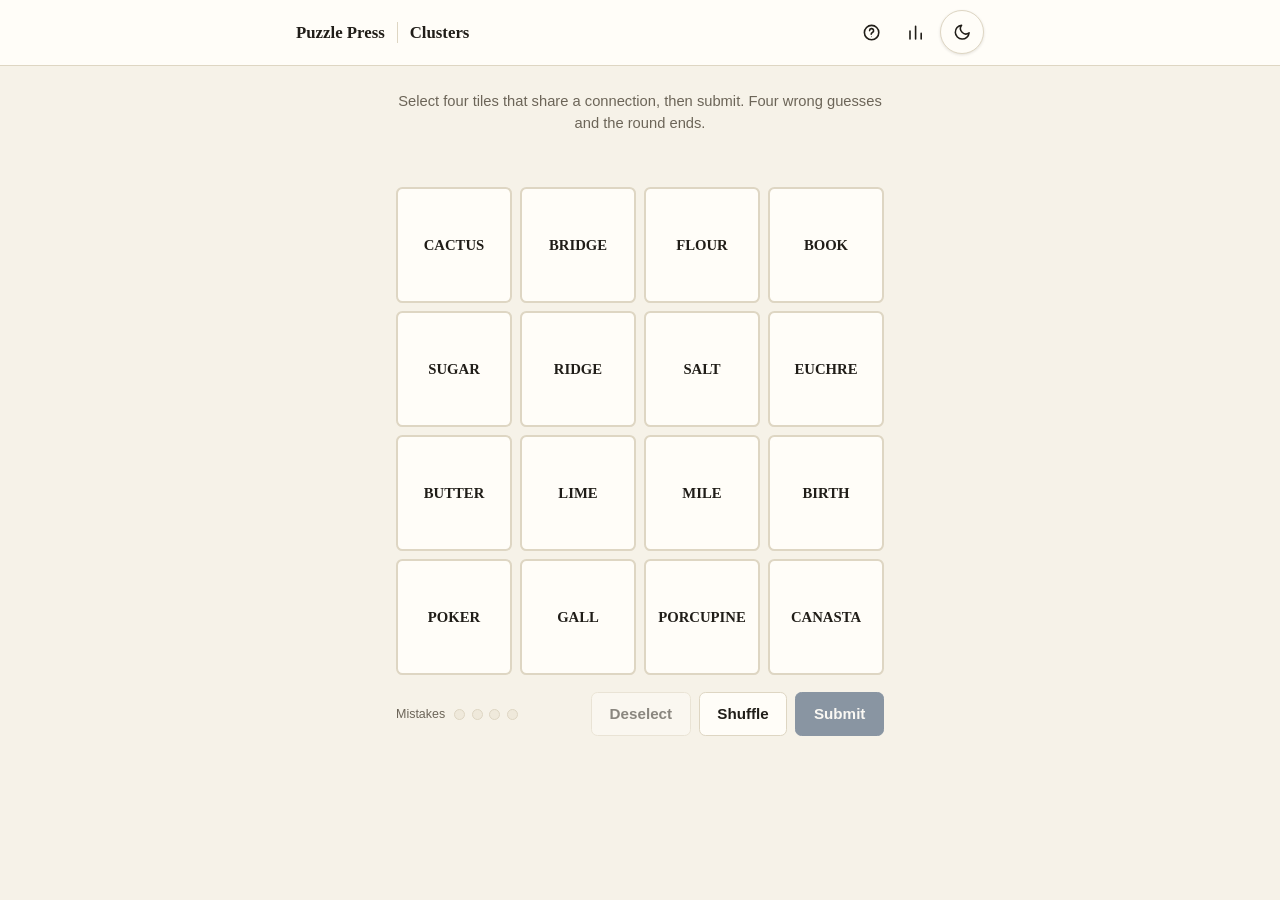
==== games/clusters/index.html @ 59ca7ec9 "clusters: sort sixteen tiles into four groups" ====
<!doctype html>
<html lang="en">
<head>
<meta charset="utf-8">
<script>
  try {
    var t = localStorage.getItem("pp.theme");
    if (t === "light" || t === "dark") document.documentElement.setAttribute("data-theme", t);
  } catch (e) {}
</script>
<meta name="viewport" content="width=device-width, initial-scale=1">
<title>Clusters - Puzzle Press</title>
<meta name="description" content="Four groups of four. Sort sixteen tiles into their hidden categories before you run out of mistakes.">
<meta name="theme-color" content="#f6f2e8" media="(prefers-color-scheme: light)">
<meta name="theme-color" content="#14161a" media="(prefers-color-scheme: dark)">
<link rel="manifest" href="../../manifest.webmanifest">
<link rel="icon" href="../../assets/icons/favicon.png" type="image/png">
<link rel="icon" href="../../assets/icons/icon-32.png" sizes="32x32" type="image/png">
<link rel="apple-touch-icon" href="../../assets/icons/icon-180.png">
<link rel="stylesheet" href="../../assets/site.css">
<link rel="stylesheet" href="style.css">
</head>
<body>
<a class="pp-skip-link" href="#main">Skip to game</a>
<div id="pp-chrome"></div>

<main id="main" class="pp-game" data-game="clusters">
  <p class="cl-intro">Select four tiles that share a connection, then submit. Four wrong guesses and the round ends.</p>

  <p class="cl-banner" id="cl-banner" role="status" aria-live="polite"></p>

  <ol class="cl-solved" id="cl-solved" aria-label="Solved groups"></ol>

  <div class="cl-grid" id="cl-grid" role="group" aria-label="Puzzle tiles"></div>

  <div class="cl-meta">
    <div class="cl-mistakes" id="cl-mistakes" aria-label="Mistakes remaining"></div>
    <div class="cl-controls">
      <button type="button" class="pp-btn" id="cl-deselect">Deselect</button>
      <button type="button" class="pp-btn" id="cl-shuffle">Shuffle</button>
      <button type="button" class="pp-btn pp-btn--primary" id="cl-submit" disabled>Submit</button>
    </div>
  </div>

  <div class="cl-endgame" id="cl-endgame" hidden>
    <p class="cl-endgame__text" id="cl-endgame-text"></p>
    <div class="cl-endgame__actions">
      <button type="button" class="pp-btn pp-btn--primary" id="cl-share">Share result</button>
      <button type="button" class="pp-btn" id="cl-random">Play a random puzzle</button>
    </div>
  </div>
</main>

<script type="module" src="game.js"></script>
</body>
</html>
---- assets/site.css ----
/*
  Puzzle Press design system.
  Newspaper-quiet: warm paper, ink and amber accents, generous whitespace, serif
  display type for mastheads and titles, system UI type for everything you touch.
  Every game page layers its own style.css on top of this file.
*/

/* ---------- tokens ---------- */

:root {
  --bg: #f6f2e8;
  --surface: #fffdf8;
  --surface-2: #efe9db;
  --text: #201d18;
  --muted: #6c6558;
  --line: #ded6c3;
  --accent: #1e3a5f;
  --accent-strong: #16293f;
  --accent-2: #8a2e22;
  --good: #35633f;
  --bad: #a5322a;
  --tile-ink: #1e3a5f;
  --tile-mark: #b8791a;
  --tile-absent: #8a8272;
  --radius: 0.7rem;
  --radius-sm: 0.4rem;
  --shadow: 0 1px 2px rgba(30, 25, 15, 0.06), 0 10px 28px rgba(30, 25, 15, 0.08);
  --shadow-sm: 0 1px 3px rgba(30, 25, 15, 0.12);
  --font-display: Georgia, "Times New Roman", Cambria, serif;
  --font-ui: -apple-system, BlinkMacSystemFont, "Segoe UI", Roboto, Helvetica, Arial,
    sans-serif;
  --focus-ring: 0 0 0 3px rgba(30, 58, 95, 0.35);
  --motion-fast: 120ms;
  --motion-med: 220ms;
  --motion-slow: 420ms;
  --ease: cubic-bezier(0.2, 0.7, 0.3, 1);
  color-scheme: light;
}

[data-theme="dark"] {
  --bg: #14161a;
  --surface: #1c1f24;
  --surface-2: #24272d;
  --text: #eae5d8;
  --muted: #9b968a;
  --line: #34373d;
  --accent: #6f9cca;
  --accent-strong: #8ab0d8;
  --accent-2: #d9895f;
  --good: #6ea87c;
  --bad: #d9756c;
  --tile-ink: #4d7eae;
  --tile-mark: #d1993f;
  --tile-absent: #565048;
  --shadow: 0 1px 2px rgba(0, 0, 0, 0.35), 0 12px 32px rgba(0, 0, 0, 0.45);
  --shadow-sm: 0 1px 3px rgba(0, 0, 0, 0.4);
  --focus-ring: 0 0 0 3px rgba(111, 156, 202, 0.45);
  color-scheme: dark;
}

@media (prefers-color-scheme: dark) {
  :root:not([data-theme="light"]) {
    --bg: #14161a;
    --surface: #1c1f24;
    --surface-2: #24272d;
    --text: #eae5d8;
    --muted: #9b968a;
    --line: #34373d;
    --accent: #6f9cca;
    --accent-strong: #8ab0d8;
    --accent-2: #d9895f;
    --good: #6ea87c;
    --bad: #d9756c;
    --tile-ink: #4d7eae;
    --tile-mark: #d1993f;
    --tile-absent: #565048;
    --shadow: 0 1px 2px rgba(0, 0, 0, 0.35), 0 12px 32px rgba(0, 0, 0, 0.45);
    --shadow-sm: 0 1px 3px rgba(0, 0, 0, 0.4);
    --focus-ring: 0 0 0 3px rgba(111, 156, 202, 0.45);
    color-scheme: dark;
  }
}

/* ---------- reset ---------- */

*,
*::before,
*::after {
  box-sizing: border-box;
}

html {
  -webkit-text-size-adjust: 100%;
}

body {
  margin: 0;
  min-height: 100vh;
  background: var(--bg);
  color: var(--text);
  font-family: var(--font-ui);
  font-size: 16px;
  line-height: 1.5;
  transition: background-color var(--motion-med) var(--ease), color var(--motion-med) var(--ease);
}

img,
svg {
  display: block;
  max-width: 100%;
}

button,
input,
select,
textarea {
  font: inherit;
  color: inherit;
}

button {
  background: none;
  border: 0;
  cursor: pointer;
  text-align: inherit;
}

a {
  color: var(--accent);
}

h1,
h2,
h3,
p {
  margin: 0;
}

ul {
  margin: 0;
  padding: 0;
  list-style: none;
}

:focus-visible {
  outline: none;
  box-shadow: var(--focus-ring);
  border-radius: var(--radius-sm);
}

.pp-visually-hidden {
  position: absolute;
  width: 1px;
  height: 1px;
  padding: 0;
  margin: -1px;
  overflow: hidden;
  clip: rect(0, 0, 0, 0);
  white-space: nowrap;
  border: 0;
}

.pp-skip-link {
  position: fixed;
  top: -3rem;
  left: 0.75rem;
  z-index: 1000;
  background: var(--accent);
  color: #fff;
  padding: 0.6rem 1rem;
  border-radius: var(--radius-sm);
  transition: top var(--motion-fast) var(--ease);
}

.pp-skip-link:focus {
  top: 0.75rem;
}

/* ---------- layout ---------- */

.pp-wrap {
  max-width: 1120px;
  margin: 0 auto;
  padding: 0 1.25rem;
}

/* ---------- masthead (hub) ---------- */

.pp-masthead {
  border-bottom: 3px double var(--line);
  padding: 2.5rem 0 1.5rem;
}

.pp-masthead__top {
  display: flex;
  align-items: flex-start;
  justify-content: space-between;
  gap: 1rem;
}

.pp-wordmark {
  font-family: var(--font-display);
  font-weight: 700;
  font-size: clamp(2.4rem, 6vw, 3.6rem);
  letter-spacing: -0.01em;
  color: var(--text);
  text-decoration: none;
  display: inline-block;
}

.pp-wordmark:hover {
  color: var(--accent);
}

.pp-masthead__rule {
  margin-top: 0.4rem;
  display: flex;
  align-items: center;
  gap: 0.6rem;
  font-family: var(--font-ui);
  font-size: 0.8rem;
  letter-spacing: 0.12em;
  text-transform: uppercase;
  color: var(--muted);
}

.pp-masthead__rule::before,
.pp-masthead__rule::after {
  content: "";
  height: 1px;
  flex: 1;
  background: var(--line);
}

.pp-dateline {
  margin-top: 0.9rem;
  font-family: var(--font-display);
  font-style: italic;
  color: var(--muted);
  font-size: 1.05rem;
}

/* ---------- theme toggle ---------- */

.pp-theme-toggle {
  width: 2.75rem;
  height: 2.75rem;
  border-radius: 50%;
  border: 1px solid var(--line);
  background: var(--surface);
  display: grid;
  place-items: center;
  flex: none;
  box-shadow: var(--shadow-sm);
  transition: transform var(--motion-fast) var(--ease), background-color var(--motion-med) var(--ease);
}

.pp-theme-toggle:hover {
  transform: translateY(-1px);
}

.pp-theme-toggle svg {
  width: 1.15rem;
  height: 1.15rem;
  stroke: var(--text);
}

/* ---------- game grid (hub) ---------- */

.pp-grid {
  padding: 2.25rem 0 3rem;
  display: grid;
  grid-template-columns: repeat(auto-fill, minmax(260px, 1fr));
  gap: 1.1rem;
}

.pp-card {
  position: relative;
  display: flex;
  flex-direction: column;
  gap: 0.85rem;
  background: var(--surface);
  border: 1px solid var(--line);
  border-radius: var(--radius);
  padding: 1.4rem 1.4rem 1.2rem;
  text-decoration: none;
  color: var(--text);
  box-shadow: var(--shadow-sm);
  transition: transform var(--motion-fast) var(--ease), box-shadow var(--motion-fast) var(--ease),
    border-color var(--motion-fast) var(--ease);
}

.pp-card:hover,
.pp-card:focus-visible {
  transform: translateY(-3px);
  box-shadow: var(--shadow);
  border-color: var(--accent);
}

.pp-card:focus-visible {
  outline: none;
  box-shadow: var(--shadow), var(--focus-ring);
}

.pp-card__top {
  display: flex;
  align-items: center;
  justify-content: space-between;
  gap: 0.75rem;
}

.pp-card__icon {
  width: 2.75rem;
  height: 2.75rem;
  border-radius: var(--radius-sm);
  background: var(--surface-2);
  display: grid;
  place-items: center;
  flex: none;
}

.pp-card__icon img {
  width: 1.6rem;
  height: 1.6rem;
}

.pp-card__name {
  font-family: var(--font-display);
  font-size: 1.4rem;
  font-weight: 700;
}

.pp-card__tagline {
  color: var(--muted);
  font-size: 0.95rem;
  line-height: 1.45;
  flex: 1;
}

.pp-chip {
  align-self: flex-start;
  display: inline-flex;
  align-items: center;
  gap: 0.4rem;
  font-size: 0.78rem;
  font-weight: 600;
  letter-spacing: 0.02em;
  padding: 0.3rem 0.65rem;
  border-radius: 999px;
  background: var(--surface-2);
  color: var(--muted);
  border: 1px solid var(--line);
}

.pp-chip[data-state="done"] {
  background: color-mix(in srgb, var(--good) 16%, var(--surface));
  color: var(--good);
  border-color: color-mix(in srgb, var(--good) 40%, var(--line));
}

.pp-chip[data-state="streak"] {
  background: color-mix(in srgb, var(--accent-2) 14%, var(--surface));
  color: var(--accent-2);
  border-color: color-mix(in srgb, var(--accent-2) 35%, var(--line));
}

.pp-chip[data-state="progress"] {
  background: color-mix(in srgb, var(--accent) 12%, var(--surface));
  color: var(--accent);
  border-color: color-mix(in srgb, var(--accent) 32%, var(--line));
}

.pp-chip__dot {
  width: 0.4rem;
  height: 0.4rem;
  border-radius: 50%;
  background: currentColor;
}

/* ---------- footer ---------- */

.pp-footer {
  border-top: 1px solid var(--line);
  padding: 1.75rem 0 2.5rem;
  display: flex;
  flex-wrap: wrap;
  align-items: center;
  justify-content: space-between;
  gap: 0.75rem;
  color: var(--muted);
  font-size: 0.88rem;
}

.pp-footer a {
  color: var(--muted);
  text-decoration: underline;
  text-underline-offset: 0.2em;
}

.pp-footer a:hover {
  color: var(--accent);
}

/* ---------- game chrome top bar ---------- */

.pp-topbar {
  position: sticky;
  top: 0;
  z-index: 40;
  background: var(--surface);
  border-bottom: 1px solid var(--line);
  backdrop-filter: saturate(1.1) blur(6px);
}

.pp-topbar__inner {
  max-width: 720px;
  margin: 0 auto;
  padding: 0.65rem 1rem;
  display: flex;
  align-items: center;
  gap: 0.75rem;
}

.pp-topbar__wordmark {
  font-family: var(--font-display);
  font-weight: 700;
  font-size: 1.05rem;
  text-decoration: none;
  color: var(--text);
  flex: none;
}

.pp-topbar__wordmark:hover {
  color: var(--accent);
}

.pp-topbar__divider {
  width: 1px;
  height: 1.3rem;
  background: var(--line);
  flex: none;
}

.pp-topbar__game {
  font-family: var(--font-display);
  font-weight: 700;
  font-size: 1.05rem;
  flex: 1;
  min-width: 0;
  overflow: hidden;
  text-overflow: ellipsis;
  white-space: nowrap;
}

.pp-topbar__actions {
  display: flex;
  align-items: center;
  gap: 0.35rem;
  flex: none;
}

.pp-icon-btn {
  width: 2.4rem;
  height: 2.4rem;
  border-radius: 50%;
  display: grid;
  place-items: center;
  color: var(--text);
  transition: background-color var(--motion-fast) var(--ease);
}

.pp-icon-btn:hover {
  background: var(--surface-2);
}

.pp-icon-btn svg {
  width: 1.2rem;
  height: 1.2rem;
  stroke: currentColor;
}

/* ---------- buttons ---------- */

.pp-btn {
  display: inline-flex;
  align-items: center;
  justify-content: center;
  gap: 0.5rem;
  min-height: 44px;
  padding: 0.55rem 1.1rem;
  border-radius: var(--radius-sm);
  border: 1px solid var(--line);
  background: var(--surface);
  color: var(--text);
  font-weight: 600;
  font-size: 0.95rem;
  transition: transform var(--motion-fast) var(--ease), box-shadow var(--motion-fast) var(--ease),
    background-color var(--motion-fast) var(--ease);
}

.pp-btn:hover {
  transform: translateY(-1px);
  box-shadow: var(--shadow-sm);
}

.pp-btn:active {
  transform: translateY(0);
}

.pp-btn--primary {
  background: var(--accent);
  border-color: var(--accent);
  color: #fff;
}

.pp-btn--primary:hover {
  background: var(--accent-strong);
}

.pp-btn--ghost {
  background: transparent;
  border-color: transparent;
}

.pp-btn--ghost:hover {
  background: var(--surface-2);
}

/* ---------- tiles (letter games) ---------- */

.pp-tile {
  position: relative;
  display: grid;
  place-items: center;
  aspect-ratio: 1;
  border: 2px solid var(--line);
  border-radius: var(--radius-sm);
  font-family: var(--font-display);
  font-weight: 700;
  font-size: 1.5rem;
  text-transform: uppercase;
  background: var(--surface);
  color: var(--text);
  transition: transform var(--motion-fast) var(--ease), background-color var(--motion-fast) var(--ease),
    border-color var(--motion-fast) var(--ease), color var(--motion-fast) var(--ease);
}

.pp-tile[data-state="correct"] {
  background: var(--tile-ink);
  border-color: var(--tile-ink);
  color: #fff;
}

.pp-tile[data-state="present"] {
  background: var(--tile-mark);
  border-color: var(--tile-mark);
  color: #241a04;
}

.pp-tile[data-state="absent"] {
  background: var(--tile-absent);
  border-color: var(--tile-absent);
  color: #fff;
}

.pp-tile[data-state="correct"]::after,
.pp-tile[data-state="present"]::after {
  content: "";
  position: absolute;
  right: 0.28em;
  bottom: 0.28em;
  width: 0.32em;
  height: 0.32em;
  pointer-events: none;
}

.pp-tile[data-state="correct"]::after {
  border: 0.09em solid rgba(255, 255, 255, 0.85);
  border-radius: 50%;
  background: transparent;
}

.pp-tile[data-state="present"]::after {
  border-radius: 50%;
  background: rgba(36, 26, 4, 0.75);
}

.pp-tile--pop {
  animation: pp-pop var(--motion-fast) var(--ease);
}

.pp-tile--flip {
  animation: pp-flip var(--motion-slow) var(--ease);
}

@keyframes pp-pop {
  0% {
    transform: scale(1);
  }
  40% {
    transform: scale(1.08);
  }
  100% {
    transform: scale(1);
  }
}

@keyframes pp-flip {
  0% {
    transform: rotateX(0deg);
  }
  50% {
    transform: rotateX(90deg);
  }
  100% {
    transform: rotateX(0deg);
  }
}

/* ---------- modal ---------- */

.pp-modal-backdrop {
  position: fixed;
  inset: 0;
  background: rgba(20, 17, 12, 0.5);
  display: grid;
  place-items: center;
  padding: 1.25rem;
  z-index: 100;
  animation: pp-fade var(--motion-fast) var(--ease);
}

.pp-modal {
  width: min(440px, 100%);
  max-height: min(80vh, 640px);
  overflow: auto;
  background: var(--surface);
  border-radius: var(--radius);
  box-shadow: var(--shadow);
  padding: 1.5rem;
  animation: pp-rise var(--motion-med) var(--ease);
}

.pp-modal__head {
  display: flex;
  align-items: center;
  justify-content: space-between;
  gap: 1rem;
  margin-bottom: 0.85rem;
}

.pp-modal__title {
  font-family: var(--font-display);
  font-size: 1.35rem;
  font-weight: 700;
}

.pp-modal__body {
  font-size: 0.98rem;
  line-height: 1.55;
  color: var(--text);
}

.pp-modal__body p + p {
  margin-top: 0.7rem;
}

@keyframes pp-fade {
  from {
    opacity: 0;
  }
  to {
    opacity: 1;
  }
}

@keyframes pp-rise {
  from {
    opacity: 0;
    transform: translateY(10px) scale(0.98);
  }
  to {
    opacity: 1;
    transform: translateY(0) scale(1);
  }
}

/* ---------- toast ---------- */

.pp-toast-region {
  position: fixed;
  left: 50%;
  bottom: 1.5rem;
  transform: translateX(-50%);
  z-index: 200;
  display: flex;
  flex-direction: column;
  align-items: center;
  gap: 0.5rem;
  pointer-events: none;
}

.pp-toast {
  background: var(--text);
  color: var(--bg);
  padding: 0.6rem 1rem;
  border-radius: 999px;
  font-size: 0.88rem;
  font-weight: 600;
  box-shadow: var(--shadow);
  opacity: 0;
  transform: translateY(6px);
  transition: opacity var(--motion-fast) var(--ease), transform var(--motion-fast) var(--ease);
}

.pp-toast--visible {
  opacity: 1;
  transform: translateY(0);
}

/* ---------- stats block ---------- */

.pp-stats {
  display: grid;
  grid-template-columns: repeat(4, 1fr);
  gap: 0.6rem;
  text-align: center;
}

.pp-stat__value {
  font-family: var(--font-display);
  font-size: 1.6rem;
  font-weight: 700;
}

.pp-stat__label {
  margin-top: 0.15rem;
  font-size: 0.72rem;
  letter-spacing: 0.04em;
  text-transform: uppercase;
  color: var(--muted);
}

/* ---------- game page frame ---------- */

.pp-game {
  max-width: 520px;
  margin: 0 auto;
  padding: 1.5rem 1rem 3rem;
}

.pp-game--wide {
  max-width: 560px;
}

/* ---------- utility ---------- */

.pp-muted {
  color: var(--muted);
}

.pp-center {
  text-align: center;
}

/* ---------- confetti canvas ---------- */

.pp-confetti-canvas {
  position: fixed;
  inset: 0;
  pointer-events: none;
  z-index: 300;
}

/* ---------- reduced motion ---------- */

@media (prefers-reduced-motion: reduce) {
  *,
  *::before,
  *::after {
    animation-duration: 0.001ms !important;
    animation-iteration-count: 1 !important;
    transition-duration: 0.001ms !important;
    scroll-behavior: auto !important;
  }
}

/* ---------- responsive ---------- */

@media (max-width: 480px) {
  .pp-masthead {
    padding-top: 1.75rem;
  }

  .pp-grid {
    grid-template-columns: 1fr;
  }

  .pp-modal {
    padding: 1.15rem;
  }
}

@media (min-width: 1024px) {
  .pp-wrap {
    padding: 0 1.75rem;
  }
}
---- games/clusters/style.css ----
/*
  Clusters: game-specific styling layered on top of site.css. Tier colors
  only ever appear on a SOLVED row, never on an unplayed tile, so the board
  never spoils its own groupings.
*/

:root {
  --cl-sand: #8c6a3f;
  --cl-sand-text: #fff;
  --cl-amber: var(--tile-mark);
  --cl-amber-text: #241a04;
  --cl-ink: var(--tile-ink);
  --cl-ink-text: #fff;
  --cl-plum: #6b3368;
  --cl-plum-text: #fff;
}

[data-theme="dark"] {
  --cl-sand: #c9a670;
  --cl-sand-text: #241a04;
  --cl-amber: var(--tile-mark);
  --cl-amber-text: #241a04;
  --cl-ink: #3f668d;
  --cl-ink-text: #fff;
  --cl-plum: #9d439d;
  --cl-plum-text: #fff;
}

@media (prefers-color-scheme: dark) {
  :root:not([data-theme="light"]) {
    --cl-sand: #c9a670;
    --cl-sand-text: #241a04;
    --cl-ink: #3f668d;
    --cl-ink-text: #fff;
    --cl-plum: #9d439d;
    --cl-plum-text: #fff;
  }
}

.cl-intro {
  color: var(--muted);
  font-size: 0.92rem;
  text-align: center;
  margin-bottom: 1.1rem;
}

.cl-banner {
  min-height: 1.6rem;
  text-align: center;
  font-weight: 600;
  font-size: 0.92rem;
  color: var(--accent-2);
  margin: 0 0 0.6rem;
  opacity: 0;
  transform: translateY(-2px);
  transition: opacity var(--motion-fast) var(--ease), transform var(--motion-fast) var(--ease);
}

.cl-banner--visible {
  opacity: 1;
  transform: translateY(0);
}

.cl-solved {
  display: flex;
  flex-direction: column;
  gap: 0.5rem;
  margin: 0 0 0.6rem;
}

.cl-solved:empty {
  margin: 0;
}

.cl-solved__row {
  display: flex;
  flex-direction: column;
  align-items: center;
  justify-content: center;
  gap: 0.15rem;
  padding: 0.65rem 0.5rem;
  border-radius: var(--radius-sm);
  text-align: center;
  animation: cl-settle var(--motion-med) var(--ease);
}

.cl-solved__row[data-tier="sand"] {
  background: var(--cl-sand);
  color: var(--cl-sand-text);
}

.cl-solved__row[data-tier="amber"] {
  background: var(--cl-amber);
  color: var(--cl-amber-text);
}

.cl-solved__row[data-tier="ink"] {
  background: var(--cl-ink);
  color: var(--cl-ink-text);
}

.cl-solved__row[data-tier="plum"] {
  background: var(--cl-plum);
  color: var(--cl-plum-text);
}

.cl-solved__row[data-revealed="true"] {
  opacity: 0.88;
}

.cl-solved__name {
  font-family: var(--font-display);
  font-weight: 700;
  font-size: 0.98rem;
  letter-spacing: 0.01em;
  text-transform: uppercase;
}

.cl-solved__words {
  font-size: 0.82rem;
  letter-spacing: 0.02em;
  opacity: 0.92;
}

@keyframes cl-settle {
  from {
    opacity: 0;
    transform: translateY(-8px) scale(0.98);
  }
  to {
    opacity: 1;
    transform: translateY(0) scale(1);
  }
}

.cl-grid {
  display: grid;
  grid-template-columns: repeat(4, 1fr);
  gap: 0.5rem;
}

.cl-tile {
  font-size: 0.92rem;
  padding: 0.4rem;
  cursor: pointer;
}

.cl-tile[data-selected="true"] {
  background: var(--accent);
  border-color: var(--accent);
  color: #fff;
}

.cl-tile:disabled {
  cursor: default;
}

.cl-controls button:disabled,
.cl-endgame__actions button:disabled {
  opacity: 0.5;
  cursor: not-allowed;
  transform: none;
  box-shadow: none;
}

.cl-meta {
  display: flex;
  align-items: center;
  justify-content: space-between;
  gap: 0.75rem;
  flex-wrap: wrap;
  margin-top: 1.1rem;
}

.cl-mistakes {
  display: flex;
  align-items: center;
  gap: 0.4rem;
}

.cl-mistakes__label {
  font-size: 0.78rem;
  color: var(--muted);
  margin-right: 0.15rem;
}

.cl-mistakes__dot {
  width: 0.7rem;
  height: 0.7rem;
  border-radius: 50%;
  background: var(--surface-2);
  border: 1px solid var(--line);
}

.cl-mistakes__dot[data-used="true"] {
  background: var(--bad);
  border-color: var(--bad);
}

.cl-controls {
  display: flex;
  gap: 0.5rem;
  flex-wrap: wrap;
}

.cl-endgame {
  margin-top: 1.5rem;
  padding: 1.1rem;
  border: 1px solid var(--line);
  border-radius: var(--radius);
  background: var(--surface);
  text-align: center;
}

.cl-endgame__text {
  font-family: var(--font-display);
  font-size: 1.1rem;
  font-weight: 700;
  margin-bottom: 0.8rem;
}

.cl-endgame__actions {
  display: flex;
  justify-content: center;
  gap: 0.6rem;
  flex-wrap: wrap;
}

@media (max-width: 380px) {
  .cl-tile {
    font-size: 0.8rem;
    padding: 0.3rem;
  }

  .cl-meta {
    justify-content: center;
    text-align: center;
  }
}
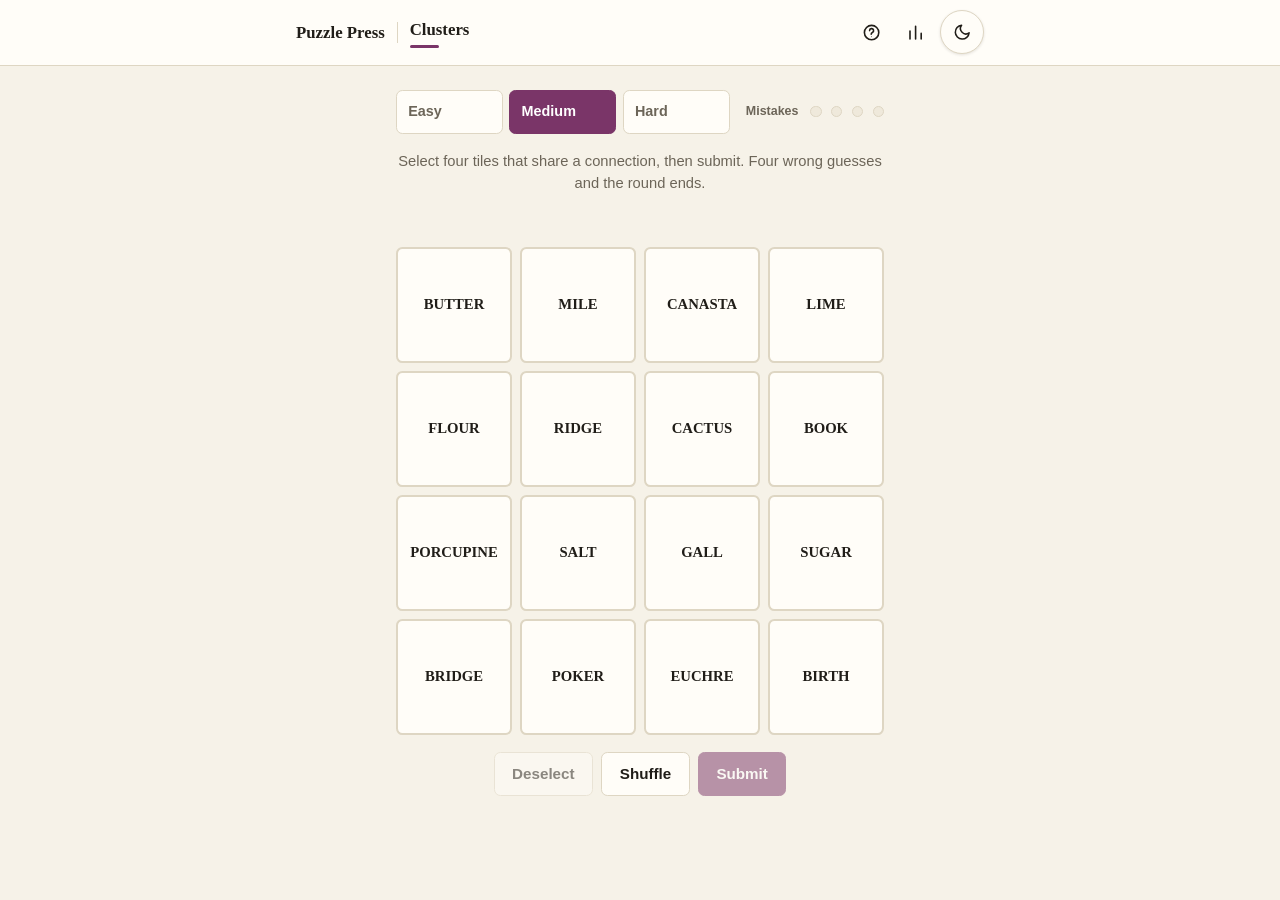
==== commit 062e5583: "clusters: grade puzzles by decoy pressure into three tiers" ====
--- a/games/clusters/index.html
+++ b/games/clusters/index.html
@@ -25,6 +25,11 @@
 <div id="pp-chrome"></div>
 
 <main id="main" class="pp-game" data-game="clusters">
+  <div class="pp-diff-row">
+    <div class="pp-difftabs" id="cl-difftabs"></div>
+    <div class="pp-status-row" id="cl-status" aria-label="Mistakes remaining"></div>
+  </div>
+
   <p class="cl-intro">Select four tiles that share a connection, then submit. Four wrong guesses and the round ends.</p>
 
   <p class="cl-banner" id="cl-banner" role="status" aria-live="polite"></p>
@@ -33,13 +38,10 @@
 
   <div class="cl-grid" id="cl-grid" role="group" aria-label="Puzzle tiles"></div>
 
-  <div class="cl-meta">
-    <div class="cl-mistakes" id="cl-mistakes" aria-label="Mistakes remaining"></div>
-    <div class="cl-controls">
-      <button type="button" class="pp-btn" id="cl-deselect">Deselect</button>
-      <button type="button" class="pp-btn" id="cl-shuffle">Shuffle</button>
-      <button type="button" class="pp-btn pp-btn--primary" id="cl-submit" disabled>Submit</button>
-    </div>
+  <div class="cl-controls">
+    <button type="button" class="pp-btn" id="cl-deselect">Deselect</button>
+    <button type="button" class="pp-btn" id="cl-shuffle">Shuffle</button>
+    <button type="button" class="pp-btn pp-btn--primary" id="cl-submit" disabled>Submit</button>
   </div>
 
   <div class="cl-endgame" id="cl-endgame" hidden>
--- a/assets/site.css
+++ b/assets/site.css
@@ -29,13 +29,53 @@
   --font-display: Georgia, "Times New Roman", Cambria, serif;
   --font-ui: -apple-system, BlinkMacSystemFont, "Segoe UI", Roboto, Helvetica, Arial,
     sans-serif;
-  --focus-ring: 0 0 0 3px rgba(30, 58, 95, 0.35);
+  --on-accent: #fff;
+  --focus-ring: 0 0 0 3px color-mix(in srgb, var(--g-color, var(--accent)) 35%, transparent);
   --motion-fast: 120ms;
   --motion-med: 220ms;
   --motion-slow: 420ms;
   --ease: cubic-bezier(0.2, 0.7, 0.3, 1);
   color-scheme: light;
-}
+
+  /* Per-game identity colors. Light values here are dark/saturated enough
+     for white text at AA; dark-theme values below are light pastels meant
+     for --on-accent (dark ink) text instead. Soft tints are derived once,
+     from --surface, so they track theme changes automatically. */
+  --g-wordrow: #24478c;
+  --g-clusters: #7a3568;
+  --g-heptagram: #9c6210;
+  --g-minigrid: #1b6e68;
+  --g-wordweave: #4f6b28;
+  --g-edgeways: #a8480f;
+  --g-sudoku: #4b5768;
+  --g-wordrow-soft: color-mix(in srgb, var(--g-wordrow) 16%, var(--surface));
+  --g-clusters-soft: color-mix(in srgb, var(--g-clusters) 16%, var(--surface));
+  --g-heptagram-soft: color-mix(in srgb, var(--g-heptagram) 16%, var(--surface));
+  --g-minigrid-soft: color-mix(in srgb, var(--g-minigrid) 16%, var(--surface));
+  --g-wordweave-soft: color-mix(in srgb, var(--g-wordweave) 16%, var(--surface));
+  --g-edgeways-soft: color-mix(in srgb, var(--g-edgeways) 16%, var(--surface));
+  --g-sudoku-soft: color-mix(in srgb, var(--g-sudoku) 16%, var(--surface));
+}
+
+/* Maps the data-game attribute (set by initChrome on <html>, and by the hub
+   on each card) onto the two working custom properties every themed
+   component reads: --g-color and --g-color-soft. Components fall back to
+   --accent when neither is set, so untagged chrome is unaffected. */
+[data-game="wordrow"] { --g-color: var(--g-wordrow); --g-color-soft: var(--g-wordrow-soft); }
+[data-game="clusters"] { --g-color: var(--g-clusters); --g-color-soft: var(--g-clusters-soft); }
+[data-game="heptagram"] { --g-color: var(--g-heptagram); --g-color-soft: var(--g-heptagram-soft); }
+[data-game="minigrid"] { --g-color: var(--g-minigrid); --g-color-soft: var(--g-minigrid-soft); }
+[data-game="wordweave"] { --g-color: var(--g-wordweave); --g-color-soft: var(--g-wordweave-soft); }
+[data-game="edgeways"] { --g-color: var(--g-edgeways); --g-color-soft: var(--g-edgeways-soft); }
+[data-game="sudoku"] { --g-color: var(--g-sudoku); --g-color-soft: var(--g-sudoku-soft); }
+
+[data-game="wordrow"] .pp-card__glyph { mask-image: url(icons/wordrow.svg); -webkit-mask-image: url(icons/wordrow.svg); }
+[data-game="clusters"] .pp-card__glyph { mask-image: url(icons/clusters.svg); -webkit-mask-image: url(icons/clusters.svg); }
+[data-game="heptagram"] .pp-card__glyph { mask-image: url(icons/heptagram.svg); -webkit-mask-image: url(icons/heptagram.svg); }
+[data-game="minigrid"] .pp-card__glyph { mask-image: url(icons/minigrid.svg); -webkit-mask-image: url(icons/minigrid.svg); }
+[data-game="wordweave"] .pp-card__glyph { mask-image: url(icons/wordweave.svg); -webkit-mask-image: url(icons/wordweave.svg); }
+[data-game="edgeways"] .pp-card__glyph { mask-image: url(icons/edgeways.svg); -webkit-mask-image: url(icons/edgeways.svg); }
+[data-game="sudoku"] .pp-card__glyph { mask-image: url(icons/sudoku.svg); -webkit-mask-image: url(icons/sudoku.svg); }
 
 [data-theme="dark"] {
   --bg: #14161a;
@@ -54,8 +94,17 @@
   --tile-absent: #565048;
   --shadow: 0 1px 2px rgba(0, 0, 0, 0.35), 0 12px 32px rgba(0, 0, 0, 0.45);
   --shadow-sm: 0 1px 3px rgba(0, 0, 0, 0.4);
-  --focus-ring: 0 0 0 3px rgba(111, 156, 202, 0.45);
+  --on-accent: var(--bg);
+  --focus-ring: 0 0 0 3px color-mix(in srgb, var(--g-color, var(--accent)) 45%, transparent);
   color-scheme: dark;
+
+  --g-wordrow: #7fa6dc;
+  --g-clusters: #cf8ebd;
+  --g-heptagram: #e0a94a;
+  --g-minigrid: #6cc4bd;
+  --g-wordweave: #a9c37a;
+  --g-edgeways: #e08a52;
+  --g-sudoku: #9aa6b8;
 }
 
 @media (prefers-color-scheme: dark) {
@@ -76,8 +125,17 @@
     --tile-absent: #565048;
     --shadow: 0 1px 2px rgba(0, 0, 0, 0.35), 0 12px 32px rgba(0, 0, 0, 0.45);
     --shadow-sm: 0 1px 3px rgba(0, 0, 0, 0.4);
-    --focus-ring: 0 0 0 3px rgba(111, 156, 202, 0.45);
+    --on-accent: var(--bg);
+    --focus-ring: 0 0 0 3px color-mix(in srgb, var(--g-color, var(--accent)) 45%, transparent);
     color-scheme: dark;
+
+    --g-wordrow: #7fa6dc;
+    --g-clusters: #cf8ebd;
+    --g-heptagram: #e0a94a;
+    --g-minigrid: #6cc4bd;
+    --g-wordweave: #a9c37a;
+    --g-edgeways: #e08a52;
+    --g-sudoku: #9aa6b8;
   }
 }
 
@@ -238,6 +296,18 @@
   font-style: italic;
   color: var(--muted);
   font-size: 1.05rem;
+}
+
+.pp-progress {
+  margin-top: 0.35rem;
+  font-size: 0.85rem;
+  color: var(--muted);
+}
+
+.pp-progress__count {
+  font-weight: 700;
+  color: var(--text);
+  font-variant-numeric: tabular-nums;
 }
 
 /* ---------- theme toggle ---------- */
@@ -270,8 +340,26 @@
 .pp-grid {
   padding: 2.25rem 0 3rem;
   display: grid;
-  grid-template-columns: repeat(auto-fill, minmax(260px, 1fr));
+  grid-template-columns: 1fr;
   gap: 1.1rem;
+}
+
+@media (min-width: 560px) {
+  .pp-grid {
+    grid-template-columns: repeat(2, 1fr);
+  }
+}
+
+@media (min-width: 860px) {
+  .pp-grid {
+    grid-template-columns: repeat(3, 1fr);
+  }
+}
+
+@media (min-width: 1180px) {
+  .pp-grid {
+    grid-template-columns: repeat(4, 1fr);
+  }
 }
 
 .pp-card {
@@ -281,8 +369,9 @@
   gap: 0.85rem;
   background: var(--surface);
   border: 1px solid var(--line);
+  border-top: 3px solid var(--g-color, var(--line));
   border-radius: var(--radius);
-  padding: 1.4rem 1.4rem 1.2rem;
+  padding: 1.3rem 1.4rem 1.2rem;
   text-decoration: none;
   color: var(--text);
   box-shadow: var(--shadow-sm);
@@ -293,13 +382,13 @@
 .pp-card:hover,
 .pp-card:focus-visible {
   transform: translateY(-3px);
-  box-shadow: var(--shadow);
-  border-color: var(--accent);
+  box-shadow: 0 14px 30px color-mix(in srgb, var(--g-color, var(--accent)) 24%, transparent), var(--shadow-sm);
+  border-color: var(--g-color, var(--accent));
 }
 
 .pp-card:focus-visible {
   outline: none;
-  box-shadow: var(--shadow), var(--focus-ring);
+  box-shadow: 0 14px 30px color-mix(in srgb, var(--g-color, var(--accent)) 24%, transparent), var(--focus-ring);
 }
 
 .pp-card__top {
@@ -310,18 +399,32 @@
 }
 
 .pp-card__icon {
-  width: 2.75rem;
-  height: 2.75rem;
-  border-radius: var(--radius-sm);
-  background: var(--surface-2);
+  width: 2.9rem;
+  height: 2.9rem;
+  border-radius: 50%;
+  background: var(--g-color-soft, var(--surface-2));
   display: grid;
   place-items: center;
   flex: none;
-}
-
-.pp-card__icon img {
-  width: 1.6rem;
-  height: 1.6rem;
+  transition: background-color var(--motion-med) var(--ease);
+}
+
+.pp-card__glyph {
+  width: 1.5rem;
+  height: 1.5rem;
+  background-color: var(--g-color, var(--accent));
+  -webkit-mask-repeat: no-repeat;
+  mask-repeat: no-repeat;
+  -webkit-mask-position: center;
+  mask-position: center;
+  -webkit-mask-size: contain;
+  mask-size: contain;
+}
+
+.pp-card__wide-text {
+  display: flex;
+  flex-direction: column;
+  gap: 0.35rem;
 }
 
 .pp-card__name {
@@ -352,22 +455,22 @@
   border: 1px solid var(--line);
 }
 
-.pp-chip[data-state="done"] {
+.pp-chip[data-state="solved"] {
   background: color-mix(in srgb, var(--good) 16%, var(--surface));
   color: var(--good);
   border-color: color-mix(in srgb, var(--good) 40%, var(--line));
 }
 
-.pp-chip[data-state="streak"] {
-  background: color-mix(in srgb, var(--accent-2) 14%, var(--surface));
-  color: var(--accent-2);
-  border-color: color-mix(in srgb, var(--accent-2) 35%, var(--line));
-}
-
-.pp-chip[data-state="progress"] {
-  background: color-mix(in srgb, var(--accent) 12%, var(--surface));
-  color: var(--accent);
-  border-color: color-mix(in srgb, var(--accent) 32%, var(--line));
+.pp-chip[data-state="lost"] {
+  background: color-mix(in srgb, var(--bad) 14%, var(--surface));
+  color: var(--bad);
+  border-color: color-mix(in srgb, var(--bad) 35%, var(--line));
+}
+
+.pp-chip[data-state="continue"] {
+  background: var(--g-color-soft, color-mix(in srgb, var(--accent) 12%, var(--surface)));
+  color: var(--g-color, var(--accent));
+  border-color: color-mix(in srgb, var(--g-color, var(--accent)) 32%, var(--line));
 }
 
 .pp-chip__dot {
@@ -375,6 +478,35 @@
   height: 0.4rem;
   border-radius: 50%;
   background: currentColor;
+}
+
+/* ---------- last card: the week's classic gets a deliberate wide finale
+   row instead of an orphaned single card trailing the grid. ---------- */
+
+@media (min-width: 560px) {
+  .pp-card--wide {
+    grid-column: 1 / -1;
+    flex-direction: row;
+    align-items: center;
+    gap: 1.1rem;
+    padding: 1.1rem 1.5rem;
+  }
+
+  .pp-card--wide .pp-card__wide-text {
+    flex: 1;
+    min-width: 0;
+    display: flex;
+    align-items: baseline;
+    gap: 0.9rem;
+  }
+
+  .pp-card--wide .pp-card__tagline {
+    flex: none;
+  }
+
+  .pp-card--wide .pp-chip {
+    align-self: center;
+  }
 }
 
 /* ---------- footer ---------- */
@@ -441,15 +573,31 @@
   flex: none;
 }
 
+.pp-topbar__title {
+  flex: 1;
+  min-width: 0;
+  display: flex;
+  flex-direction: column;
+  gap: 0.2rem;
+  justify-content: center;
+}
+
 .pp-topbar__game {
   font-family: var(--font-display);
   font-weight: 700;
   font-size: 1.05rem;
-  flex: 1;
   min-width: 0;
   overflow: hidden;
   text-overflow: ellipsis;
   white-space: nowrap;
+}
+
+.pp-topbar__underline {
+  display: block;
+  width: 1.8rem;
+  height: 3px;
+  border-radius: 2px;
+  background: var(--g-color, var(--accent));
 }
 
 .pp-topbar__actions {
@@ -492,6 +640,7 @@
   border: 1px solid var(--line);
   background: var(--surface);
   color: var(--text);
+  text-decoration: none;
   font-weight: 600;
   font-size: 0.95rem;
   transition: transform var(--motion-fast) var(--ease), box-shadow var(--motion-fast) var(--ease),
@@ -508,13 +657,14 @@
 }
 
 .pp-btn--primary {
-  background: var(--accent);
-  border-color: var(--accent);
-  color: #fff;
+  background: var(--g-color, var(--accent));
+  border-color: var(--g-color, var(--accent));
+  color: var(--on-accent);
 }
 
 .pp-btn--primary:hover {
-  background: var(--accent-strong);
+  background: color-mix(in srgb, var(--g-color, var(--accent)) 85%, black);
+  border-color: color-mix(in srgb, var(--g-color, var(--accent)) 85%, black);
 }
 
 .pp-btn--ghost {
@@ -524,6 +674,68 @@
 
 .pp-btn--ghost:hover {
   background: var(--surface-2);
+}
+
+/* ---------- in-game placement standard: difficulty tabs + status row ---------- */
+
+.pp-diff-row {
+  display: flex;
+  align-items: center;
+  justify-content: space-between;
+  flex-wrap: wrap;
+  gap: 0.5rem 1rem;
+  margin-bottom: 1rem;
+}
+
+.pp-difftabs {
+  display: flex;
+  gap: 0.4rem;
+  flex: 1 1 auto;
+  min-width: 0;
+}
+
+.pp-difftabs__tab {
+  flex: 1;
+  min-height: 44px;
+  padding: 0.4rem 0.7rem;
+  border-radius: var(--radius-sm);
+  border: 1px solid var(--line);
+  background: var(--surface);
+  color: var(--muted);
+  font-weight: 600;
+  font-size: 0.9rem;
+  white-space: nowrap;
+  transition: transform var(--motion-fast) var(--ease), background-color var(--motion-fast) var(--ease),
+    color var(--motion-fast) var(--ease), border-color var(--motion-fast) var(--ease);
+}
+
+.pp-difftabs__tab:hover {
+  border-color: var(--g-color, var(--accent));
+}
+
+.pp-difftabs__tab[aria-selected="true"] {
+  background: var(--g-color, var(--accent));
+  border-color: var(--g-color, var(--accent));
+  color: var(--on-accent);
+}
+
+.pp-status-row {
+  display: flex;
+  align-items: center;
+  gap: 0.6rem;
+  flex: none;
+  color: var(--muted);
+  font-weight: 600;
+  font-size: 0.9rem;
+  font-variant-numeric: tabular-nums;
+  white-space: nowrap;
+}
+
+.pp-stats-diff {
+  margin-bottom: 0.6rem;
+  font-size: 0.82rem;
+  text-transform: uppercase;
+  letter-spacing: 0.06em;
 }
 
 /* ---------- tiles (letter games) ---------- */
@@ -792,10 +1004,6 @@
     padding-top: 1.75rem;
   }
 
-  .pp-grid {
-    grid-template-columns: 1fr;
-  }
-
   .pp-modal {
     padding: 1.15rem;
   }
--- a/games/clusters/style.css
+++ b/games/clusters/style.css
@@ -140,15 +140,37 @@
 }
 
 .cl-tile {
+  /* .pp-tile is a square (aspect-ratio: 1) built for single-letter tiles.
+     Clusters words vary a lot in length (EYE .. BACKGAMMON).
+     1) min-width: 0 stops a grid track sizing itself to its widest word's
+        min-content, which otherwise breaks the 1fr columns' equal widths
+        and (via aspect-ratio) makes some rows visibly taller than others.
+     2) justify-items: stretch overrides pp-tile's place-items: center on
+        the inline axis only, so the implicit single-column grid inside
+        the button resolves to the button's full definite width instead of
+        shrinking to the word's own max-content width. Without it, a
+        percentage width on .cl-tile__word resolves against an "auto"
+        (content-based) track and computes as auto too, so long words
+        never wrap, they just overflow past the tile's border. */
+  min-width: 0;
+  justify-items: stretch;
   font-size: 0.92rem;
+  line-height: 1.15;
   padding: 0.4rem;
   cursor: pointer;
 }
 
+.cl-tile__word {
+  display: block;
+  text-align: center;
+  overflow-wrap: break-word;
+  word-break: break-word;
+}
+
 .cl-tile[data-selected="true"] {
-  background: var(--accent);
-  border-color: var(--accent);
-  color: #fff;
+  background: var(--g-color, var(--accent));
+  border-color: var(--g-color, var(--accent));
+  color: var(--on-accent);
 }
 
 .cl-tile:disabled {
@@ -163,24 +185,8 @@
   box-shadow: none;
 }
 
-.cl-meta {
-  display: flex;
-  align-items: center;
-  justify-content: space-between;
-  gap: 0.75rem;
-  flex-wrap: wrap;
-  margin-top: 1.1rem;
-}
-
-.cl-mistakes {
-  display: flex;
-  align-items: center;
-  gap: 0.4rem;
-}
-
 .cl-mistakes__label {
   font-size: 0.78rem;
-  color: var(--muted);
   margin-right: 0.15rem;
 }
 
@@ -199,8 +205,10 @@
 
 .cl-controls {
   display: flex;
+  justify-content: center;
   gap: 0.5rem;
   flex-wrap: wrap;
+  margin-top: 1.1rem;
 }
 
 .cl-endgame {
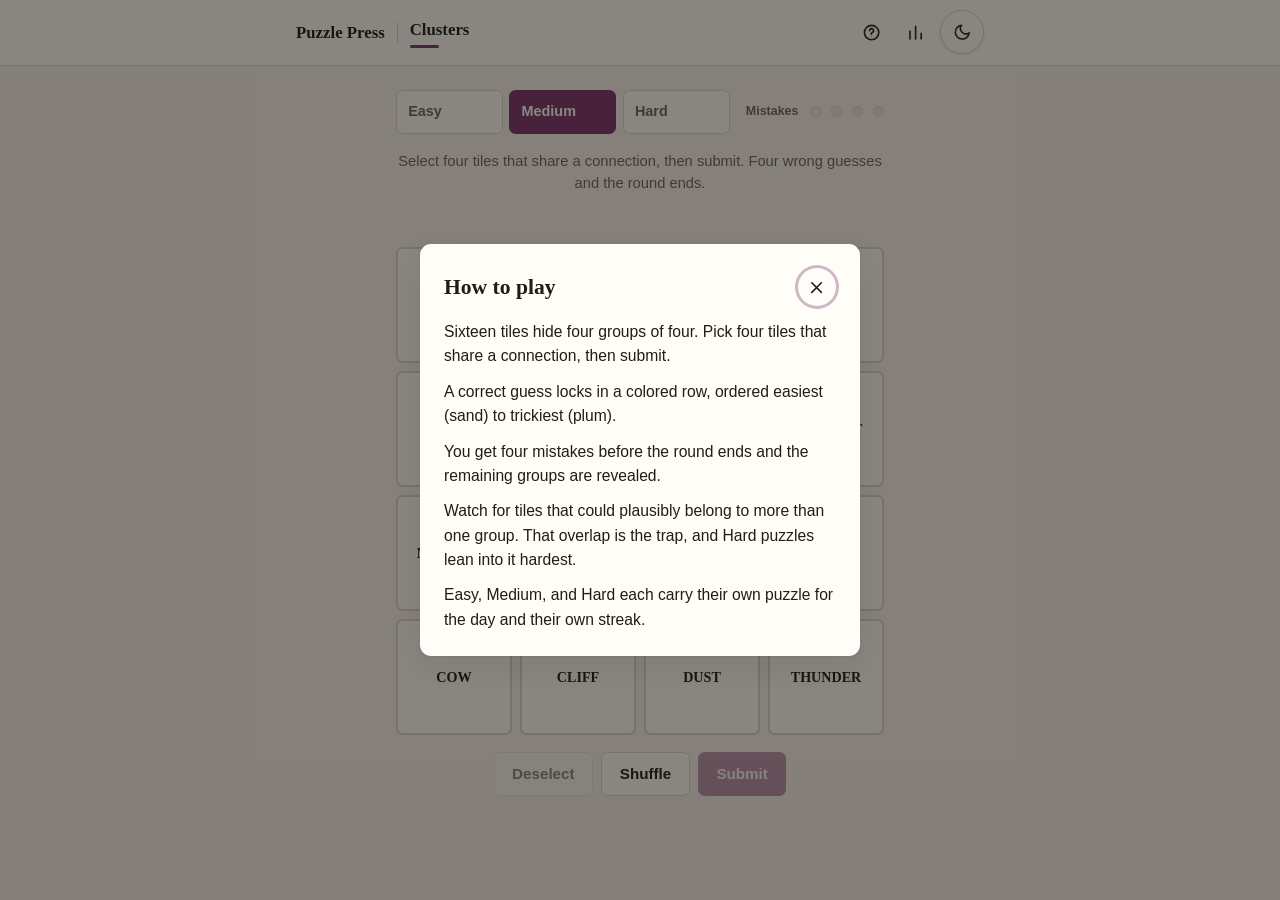
==== commit 0a0ed9e7: "seo: add canonical/OG/Twitter tags, JSON-LD, and social cards Every page gets a canonical link, Open" ====
--- a/games/clusters/index.html
+++ b/games/clusters/index.html
@@ -11,6 +11,19 @@
 <meta name="viewport" content="width=device-width, initial-scale=1">
 <title>Clusters - Puzzle Press</title>
 <meta name="description" content="Four groups of four. Sort sixteen tiles into their hidden categories before you run out of mistakes.">
+<link rel="canonical" href="https://munzzyy.github.io/puzzlepress/games/clusters/">
+<meta property="og:type" content="website">
+<meta property="og:site_name" content="Puzzle Press">
+<meta property="og:title" content="Clusters - Puzzle Press">
+<meta property="og:description" content="Four groups of four. Sort sixteen tiles into their hidden categories before you run out of mistakes.">
+<meta property="og:url" content="https://munzzyy.github.io/puzzlepress/games/clusters/">
+<meta property="og:image" content="https://munzzyy.github.io/puzzlepress/assets/cards/clusters.png">
+<meta property="og:image:width" content="1200">
+<meta property="og:image:height" content="630">
+<meta name="twitter:card" content="summary_large_image">
+<meta name="twitter:title" content="Clusters - Puzzle Press">
+<meta name="twitter:description" content="Four groups of four. Sort sixteen tiles into their hidden categories before you run out of mistakes.">
+<meta name="twitter:image" content="https://munzzyy.github.io/puzzlepress/assets/cards/clusters.png">
 <meta name="theme-color" content="#f6f2e8" media="(prefers-color-scheme: light)">
 <meta name="theme-color" content="#14161a" media="(prefers-color-scheme: dark)">
 <link rel="manifest" href="../../manifest.webmanifest">
@@ -19,6 +32,7 @@
 <link rel="apple-touch-icon" href="../../assets/icons/icon-180.png">
 <link rel="stylesheet" href="../../assets/site.css">
 <link rel="stylesheet" href="style.css">
+<script type="application/ld+json">{"@context": "https://schema.org", "@type": "Game", "name": "Clusters", "url": "https://munzzyy.github.io/puzzlepress/games/clusters/", "description": "Sort sixteen tiles into four themed groups before your fourth mistake.", "genre": "Puzzle", "isAccessibleForFree": true}</script>
 </head>
 <body>
 <a class="pp-skip-link" href="#main">Skip to game</a>
--- a/assets/site.css
+++ b/assets/site.css
@@ -139,6 +139,28 @@
   }
 }
 
+/* Wordrow's high-contrast tile colors: a persisted alternate to the ink
+   blue / amber pair, tuned for a bigger luminance gap between "correct"
+   and "present" rather than just a different hue. Scoped to the wordrow
+   page (data-game, set by initChrome) so clusters, which reuses .pp-tile,
+   is unaffected. */
+[data-game="wordrow"][data-wr-contrast="high"] {
+  --tile-ink: #6e2e05;
+  --tile-mark: #4a8fd6;
+}
+
+[data-theme="dark"][data-game="wordrow"][data-wr-contrast="high"] {
+  --tile-ink: #e69550;
+  --tile-mark: #3f74b8;
+}
+
+@media (prefers-color-scheme: dark) {
+  [data-game="wordrow"][data-wr-contrast="high"]:not([data-theme="light"]) {
+    --tile-ink: #e69550;
+    --tile-mark: #3f74b8;
+  }
+}
+
 /* ---------- reset ---------- */
 
 *,
@@ -308,6 +330,105 @@
   font-weight: 700;
   color: var(--text);
   font-variant-numeric: tabular-nums;
+}
+
+.pp-combined-stats {
+  margin-top: 0.2rem;
+  font-size: 0.85rem;
+  color: var(--muted);
+  font-variant-numeric: tabular-nums;
+}
+
+.pp-masthead__links {
+  display: flex;
+  flex-wrap: wrap;
+  align-items: center;
+  gap: 0.9rem;
+  margin-top: 0.6rem;
+}
+
+.pp-archive-link {
+  display: inline-flex;
+  align-items: center;
+  min-height: 44px;
+  font-size: 0.85rem;
+  font-weight: 600;
+  color: var(--accent);
+  text-decoration: none;
+  background: none;
+  border: none;
+  padding: 0;
+  cursor: pointer;
+  font-family: inherit;
+}
+
+.pp-archive-link:hover {
+  text-decoration: underline;
+}
+
+/* ---------- archive page ---------- */
+
+.ar-empty {
+  color: var(--muted);
+  padding: 2.5rem 0;
+  text-align: center;
+}
+
+.ar-empty a {
+  color: var(--accent);
+}
+
+.ar-section {
+  margin-bottom: 1.9rem;
+}
+
+.ar-section__title {
+  display: flex;
+  align-items: center;
+  gap: 0.6rem;
+  font-family: var(--font-display);
+  font-weight: 700;
+  font-size: 1.15rem;
+  margin-bottom: 0.7rem;
+}
+
+.ar-section__title .pp-card__icon {
+  width: 2.2rem;
+  height: 2.2rem;
+}
+
+.ar-section__title .pp-card__glyph {
+  width: 1.15rem;
+  height: 1.15rem;
+}
+
+.ar-chips {
+  display: flex;
+  flex-wrap: wrap;
+  gap: 0.45rem;
+}
+
+.ar-chip {
+  padding: 0.4rem 0.7rem;
+  border-radius: var(--radius-sm);
+  border: 1px solid var(--line);
+  background: var(--surface);
+  color: var(--text);
+  font-size: 0.85rem;
+  text-decoration: none;
+  transition: transform var(--motion-fast) var(--ease), border-color var(--motion-fast) var(--ease);
+}
+
+.ar-chip:hover,
+.ar-chip:focus-visible {
+  border-color: var(--g-color, var(--accent));
+  transform: translateY(-1px);
+}
+
+.ar-chip[data-played="true"] {
+  background: var(--g-color-soft, var(--surface-2));
+  border-color: var(--g-color, var(--line));
+  font-weight: 600;
 }
 
 /* ---------- theme toggle ---------- */
@@ -605,6 +726,35 @@
   align-items: center;
   gap: 0.35rem;
   flex: none;
+}
+
+.pp-archive-banner {
+  background: var(--surface-2);
+  border-bottom: 1px solid var(--line);
+}
+
+.pp-archive-banner__inner {
+  max-width: 720px;
+  margin: 0 auto;
+  padding: 0.5rem 1rem;
+  display: flex;
+  flex-wrap: wrap;
+  align-items: center;
+  justify-content: center;
+  gap: 0.5rem;
+  font-size: 0.85rem;
+  color: var(--muted);
+  text-align: center;
+}
+
+.pp-archive-banner__inner a {
+  color: var(--g-color, var(--accent));
+  font-weight: 600;
+  text-decoration: none;
+}
+
+.pp-archive-banner__inner a:hover {
+  text-decoration: underline;
 }
 
 .pp-icon-btn {
@@ -1007,6 +1157,23 @@
   .pp-modal {
     padding: 1.15rem;
   }
+
+  /* Tighten the topbar so the longest game names (Heptagram, Wordweave)
+     still fit whole next to the wordmark and the three action buttons at a
+     360px viewport instead of truncating to an ellipsis. */
+  .pp-topbar__inner {
+    padding: 0.65rem 0.75rem;
+    gap: 0.5rem;
+  }
+
+  .pp-topbar__wordmark,
+  .pp-topbar__game {
+    font-size: 0.92rem;
+  }
+
+  .pp-topbar__actions {
+    gap: 0.2rem;
+  }
 }
 
 @media (min-width: 1024px) {
--- a/games/clusters/style.css
+++ b/games/clusters/style.css
@@ -163,8 +163,11 @@
 .cl-tile__word {
   display: block;
   text-align: center;
-  overflow-wrap: break-word;
-  word-break: break-word;
+  /* Tile words are single tokens (EYE .. SCREWDRIVER) and must never split
+     mid-word: an unhyphenated break reads like a typo. nowrap keeps a too-
+     long word on one line so fitTileWords() in game.js can measure it
+     against the tile's content box and shrink its font until it fits. */
+  white-space: nowrap;
 }
 
 .cl-tile[data-selected="true"] {
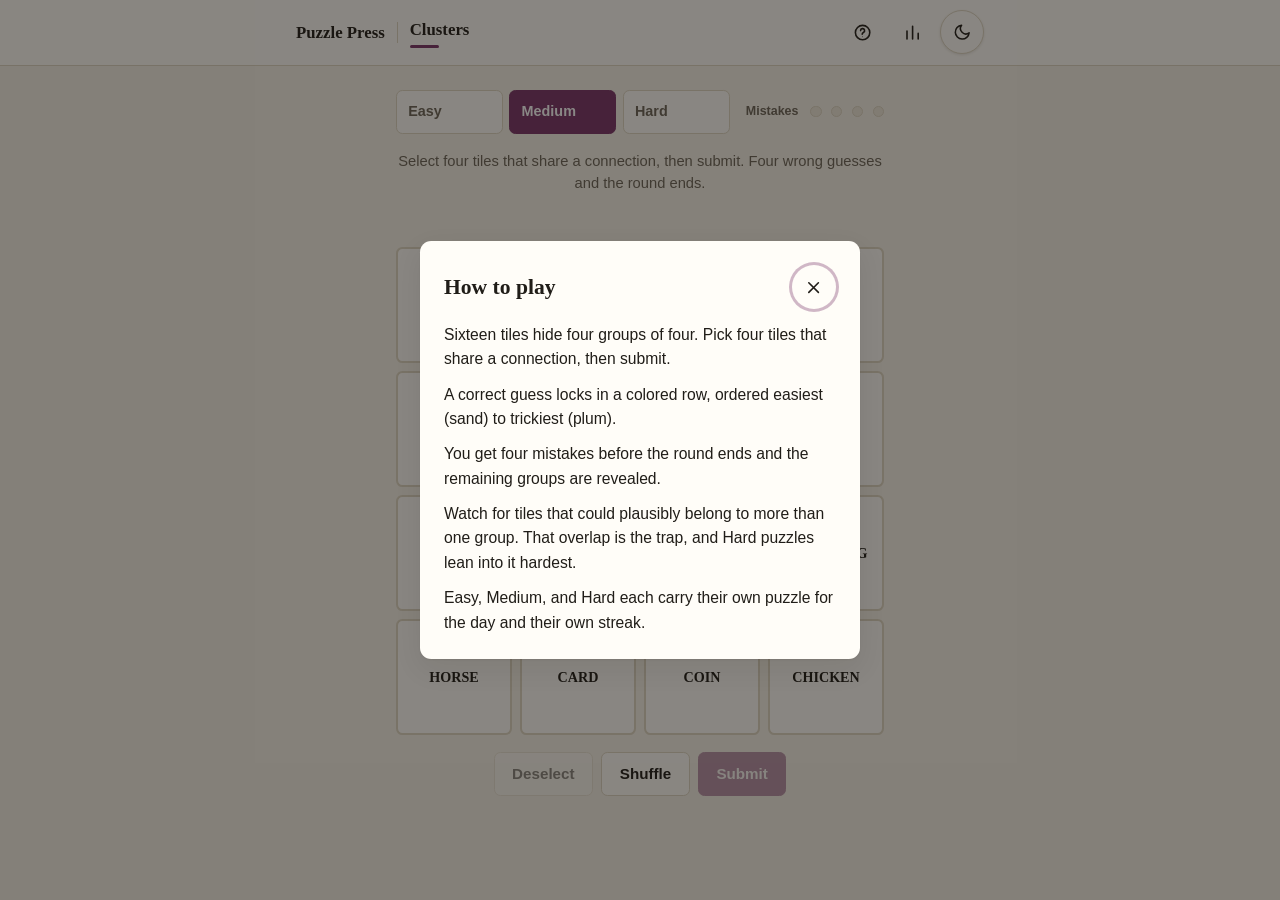
==== commit e084c5b9: "a11y: aria-live result panels and real 44px touch targets Every game's win/loss panel (wr-result, cl" ====
--- a/games/clusters/index.html
+++ b/games/clusters/index.html
@@ -58,7 +58,7 @@
     <button type="button" class="pp-btn pp-btn--primary" id="cl-submit" disabled>Submit</button>
   </div>
 
-  <div class="cl-endgame" id="cl-endgame" hidden>
+  <div class="cl-endgame" id="cl-endgame" role="status" aria-live="polite" hidden>
     <p class="cl-endgame__text" id="cl-endgame-text"></p>
     <div class="cl-endgame__actions">
       <button type="button" class="pp-btn pp-btn--primary" id="cl-share">Share result</button>
--- a/assets/site.css
+++ b/assets/site.css
@@ -245,11 +245,15 @@
   top: -3rem;
   left: 0.75rem;
   z-index: 1000;
+  display: inline-flex;
+  align-items: center;
+  min-height: 44px;
   background: var(--accent);
   color: #fff;
   padding: 0.6rem 1rem;
   border-radius: var(--radius-sm);
   transition: top var(--motion-fast) var(--ease);
+  box-sizing: border-box;
 }
 
 .pp-skip-link:focus {
@@ -409,7 +413,11 @@
 }
 
 .ar-chip {
+  display: inline-flex;
+  align-items: center;
+  min-height: 44px;
   padding: 0.4rem 0.7rem;
+  box-sizing: border-box;
   border-radius: var(--radius-sm);
   border: 1px solid var(--line);
   background: var(--surface);
@@ -576,6 +584,11 @@
   border: 1px solid var(--line);
 }
 
+button.pp-chip {
+  min-height: 44px;
+  cursor: pointer;
+}
+
 .pp-chip[data-state="solved"] {
   background: color-mix(in srgb, var(--good) 16%, var(--surface));
   color: var(--good);
@@ -645,6 +658,9 @@
 }
 
 .pp-footer a {
+  display: inline-flex;
+  align-items: center;
+  min-height: 44px;
   color: var(--muted);
   text-decoration: underline;
   text-underline-offset: 0.2em;
@@ -681,6 +697,9 @@
   text-decoration: none;
   color: var(--text);
   flex: none;
+  display: inline-flex;
+  align-items: center;
+  min-height: 44px;
 }
 
 .pp-topbar__wordmark:hover {
@@ -758,8 +777,8 @@
 }
 
 .pp-icon-btn {
-  width: 2.4rem;
-  height: 2.4rem;
+  width: 2.75rem;
+  height: 2.75rem;
   border-radius: 50%;
   display: grid;
   place-items: center;
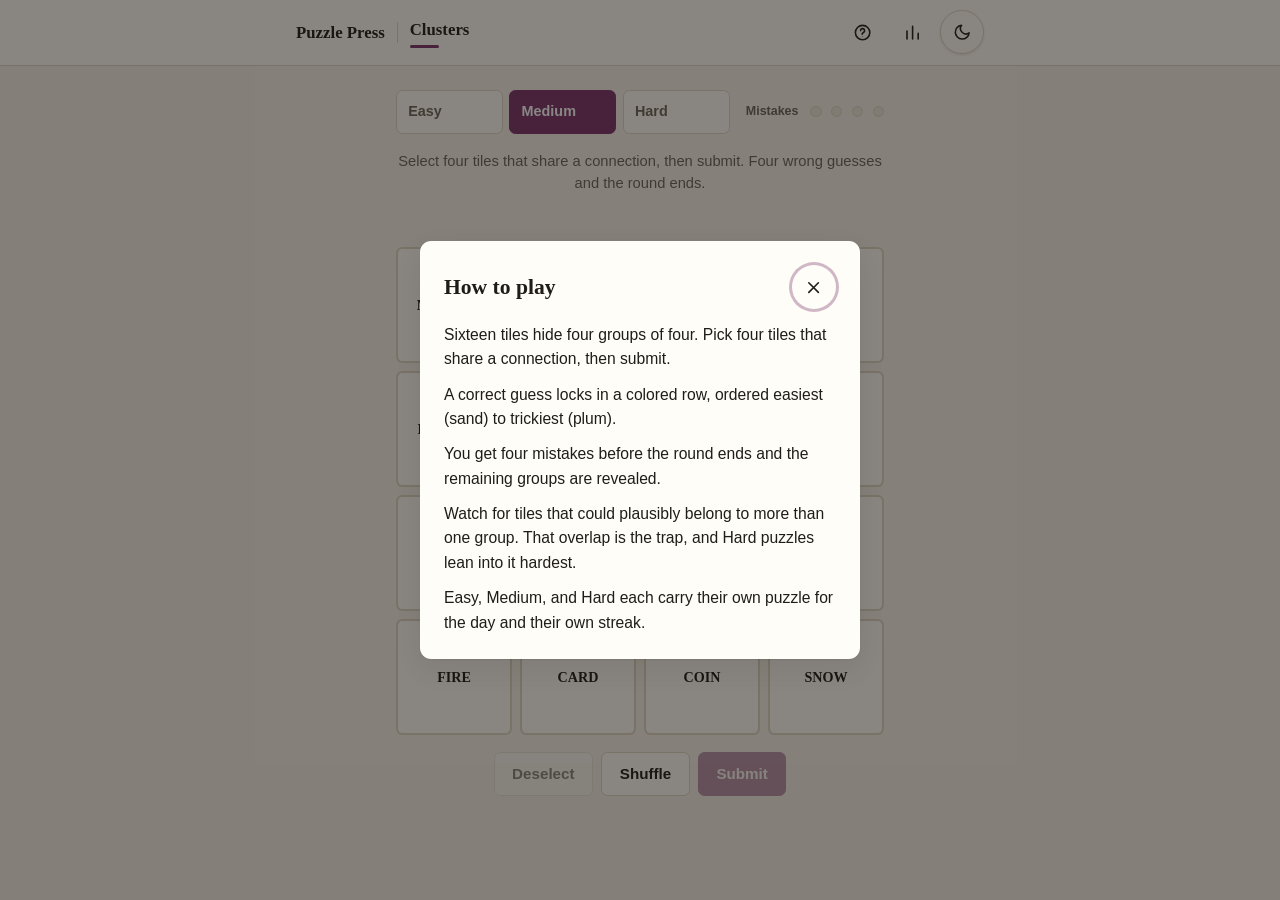
==== commit a94fad54: "Move the site to puzzlepress.munzzyy.dev GitHub redirects the old github.io links once the custom do" ====
--- a/games/clusters/index.html
+++ b/games/clusters/index.html
@@ -11,19 +11,19 @@
 <meta name="viewport" content="width=device-width, initial-scale=1">
 <title>Clusters - Puzzle Press</title>
 <meta name="description" content="Four groups of four. Sort sixteen tiles into their hidden categories before you run out of mistakes.">
-<link rel="canonical" href="https://munzzyy.github.io/puzzlepress/games/clusters/">
+<link rel="canonical" href="https://puzzlepress.munzzyy.dev/games/clusters/">
 <meta property="og:type" content="website">
 <meta property="og:site_name" content="Puzzle Press">
 <meta property="og:title" content="Clusters - Puzzle Press">
 <meta property="og:description" content="Four groups of four. Sort sixteen tiles into their hidden categories before you run out of mistakes.">
-<meta property="og:url" content="https://munzzyy.github.io/puzzlepress/games/clusters/">
-<meta property="og:image" content="https://munzzyy.github.io/puzzlepress/assets/cards/clusters.png">
+<meta property="og:url" content="https://puzzlepress.munzzyy.dev/games/clusters/">
+<meta property="og:image" content="https://puzzlepress.munzzyy.dev/assets/cards/clusters.png">
 <meta property="og:image:width" content="1200">
 <meta property="og:image:height" content="630">
 <meta name="twitter:card" content="summary_large_image">
 <meta name="twitter:title" content="Clusters - Puzzle Press">
 <meta name="twitter:description" content="Four groups of four. Sort sixteen tiles into their hidden categories before you run out of mistakes.">
-<meta name="twitter:image" content="https://munzzyy.github.io/puzzlepress/assets/cards/clusters.png">
+<meta name="twitter:image" content="https://puzzlepress.munzzyy.dev/assets/cards/clusters.png">
 <meta name="theme-color" content="#f6f2e8" media="(prefers-color-scheme: light)">
 <meta name="theme-color" content="#14161a" media="(prefers-color-scheme: dark)">
 <link rel="manifest" href="../../manifest.webmanifest">
@@ -32,7 +32,7 @@
 <link rel="apple-touch-icon" href="../../assets/icons/icon-180.png">
 <link rel="stylesheet" href="../../assets/site.css">
 <link rel="stylesheet" href="style.css">
-<script type="application/ld+json">{"@context": "https://schema.org", "@type": "Game", "name": "Clusters", "url": "https://munzzyy.github.io/puzzlepress/games/clusters/", "description": "Sort sixteen tiles into four themed groups before your fourth mistake.", "genre": "Puzzle", "isAccessibleForFree": true}</script>
+<script type="application/ld+json">{"@context": "https://schema.org", "@type": "Game", "name": "Clusters", "url": "https://puzzlepress.munzzyy.dev/games/clusters/", "description": "Sort sixteen tiles into four themed groups before your fourth mistake.", "genre": "Puzzle", "isAccessibleForFree": true}</script>
 </head>
 <body>
 <a class="pp-skip-link" href="#main">Skip to game</a>
--- a/assets/site.css
+++ b/assets/site.css
@@ -366,6 +366,10 @@
   font-family: inherit;
 }
 
+.pp-archive-link[hidden] {
+  display: none;
+}
+
 .pp-archive-link:hover {
   text-decoration: underline;
 }
@@ -664,6 +668,12 @@
   color: var(--muted);
   text-decoration: underline;
   text-underline-offset: 0.2em;
+}
+
+.pp-footer__links {
+  display: flex;
+  flex-wrap: wrap;
+  column-gap: 1.25rem;
 }
 
 .pp-footer a:hover {
